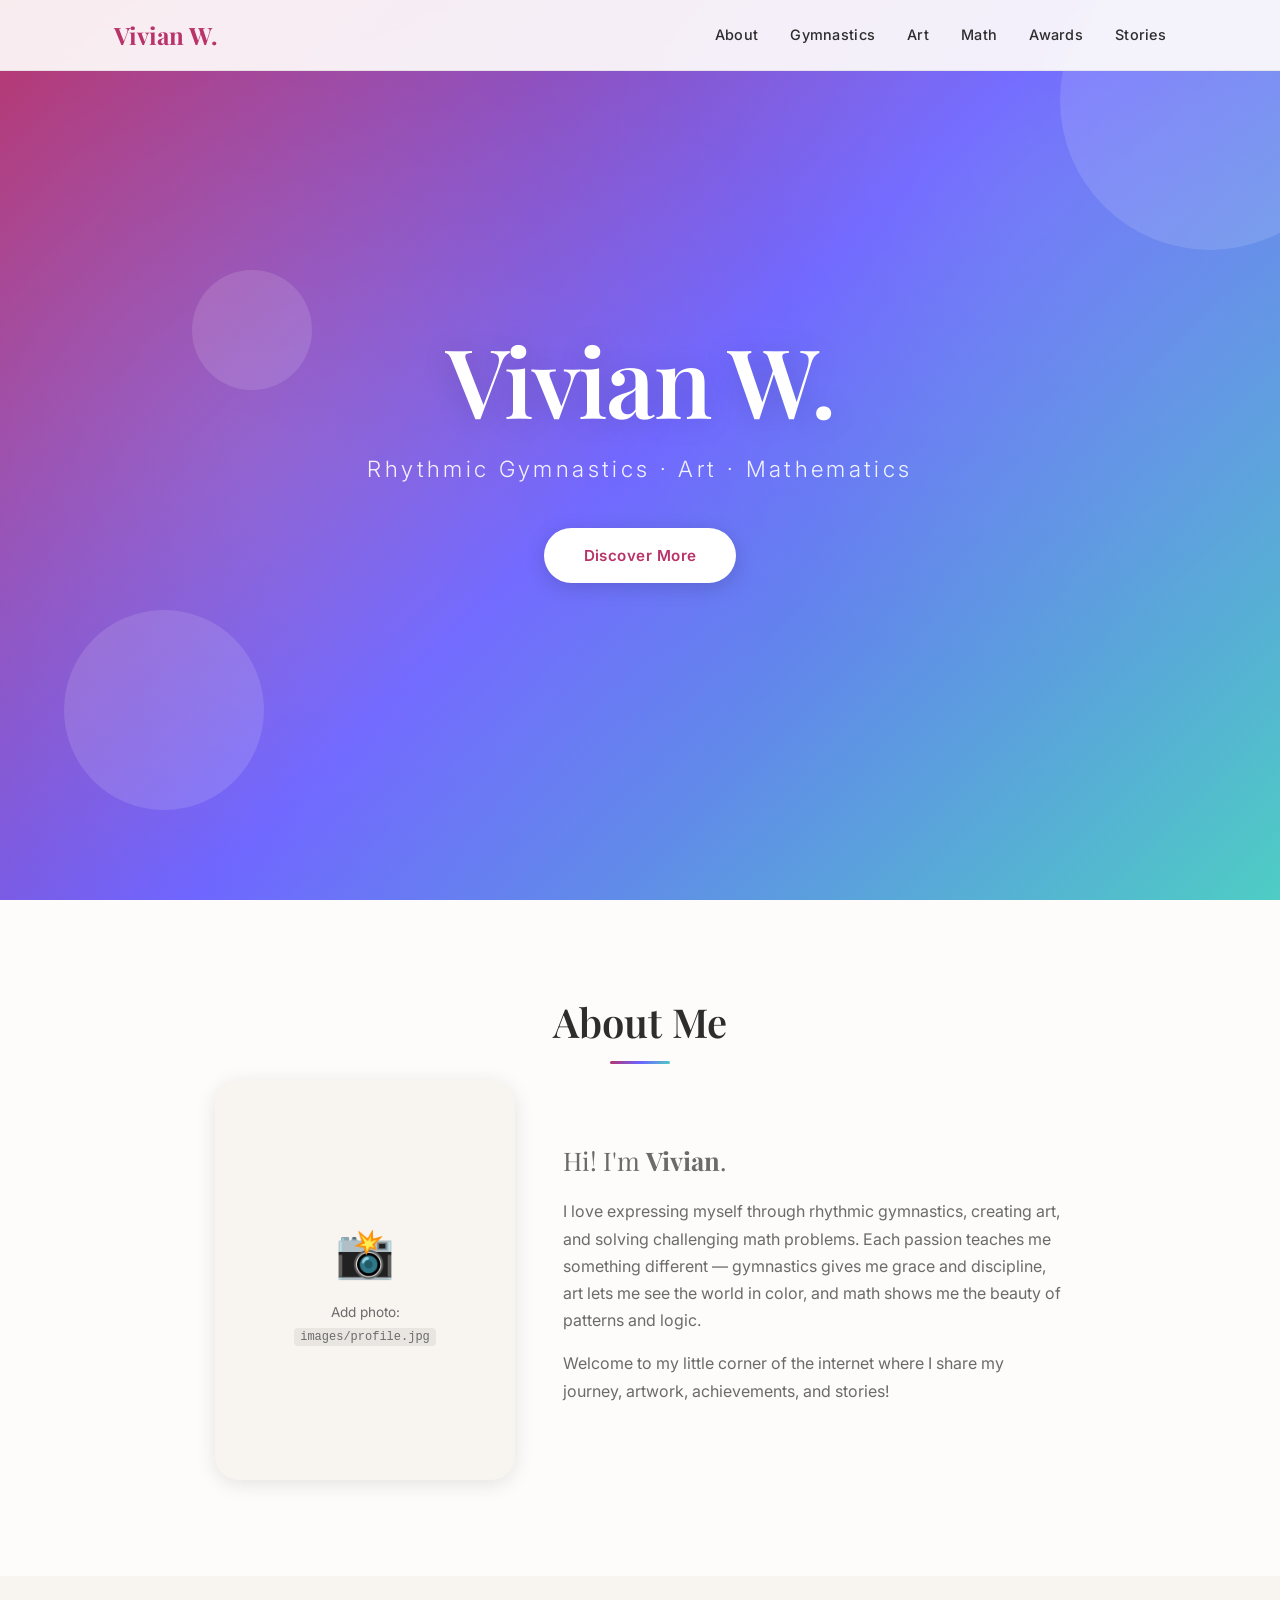
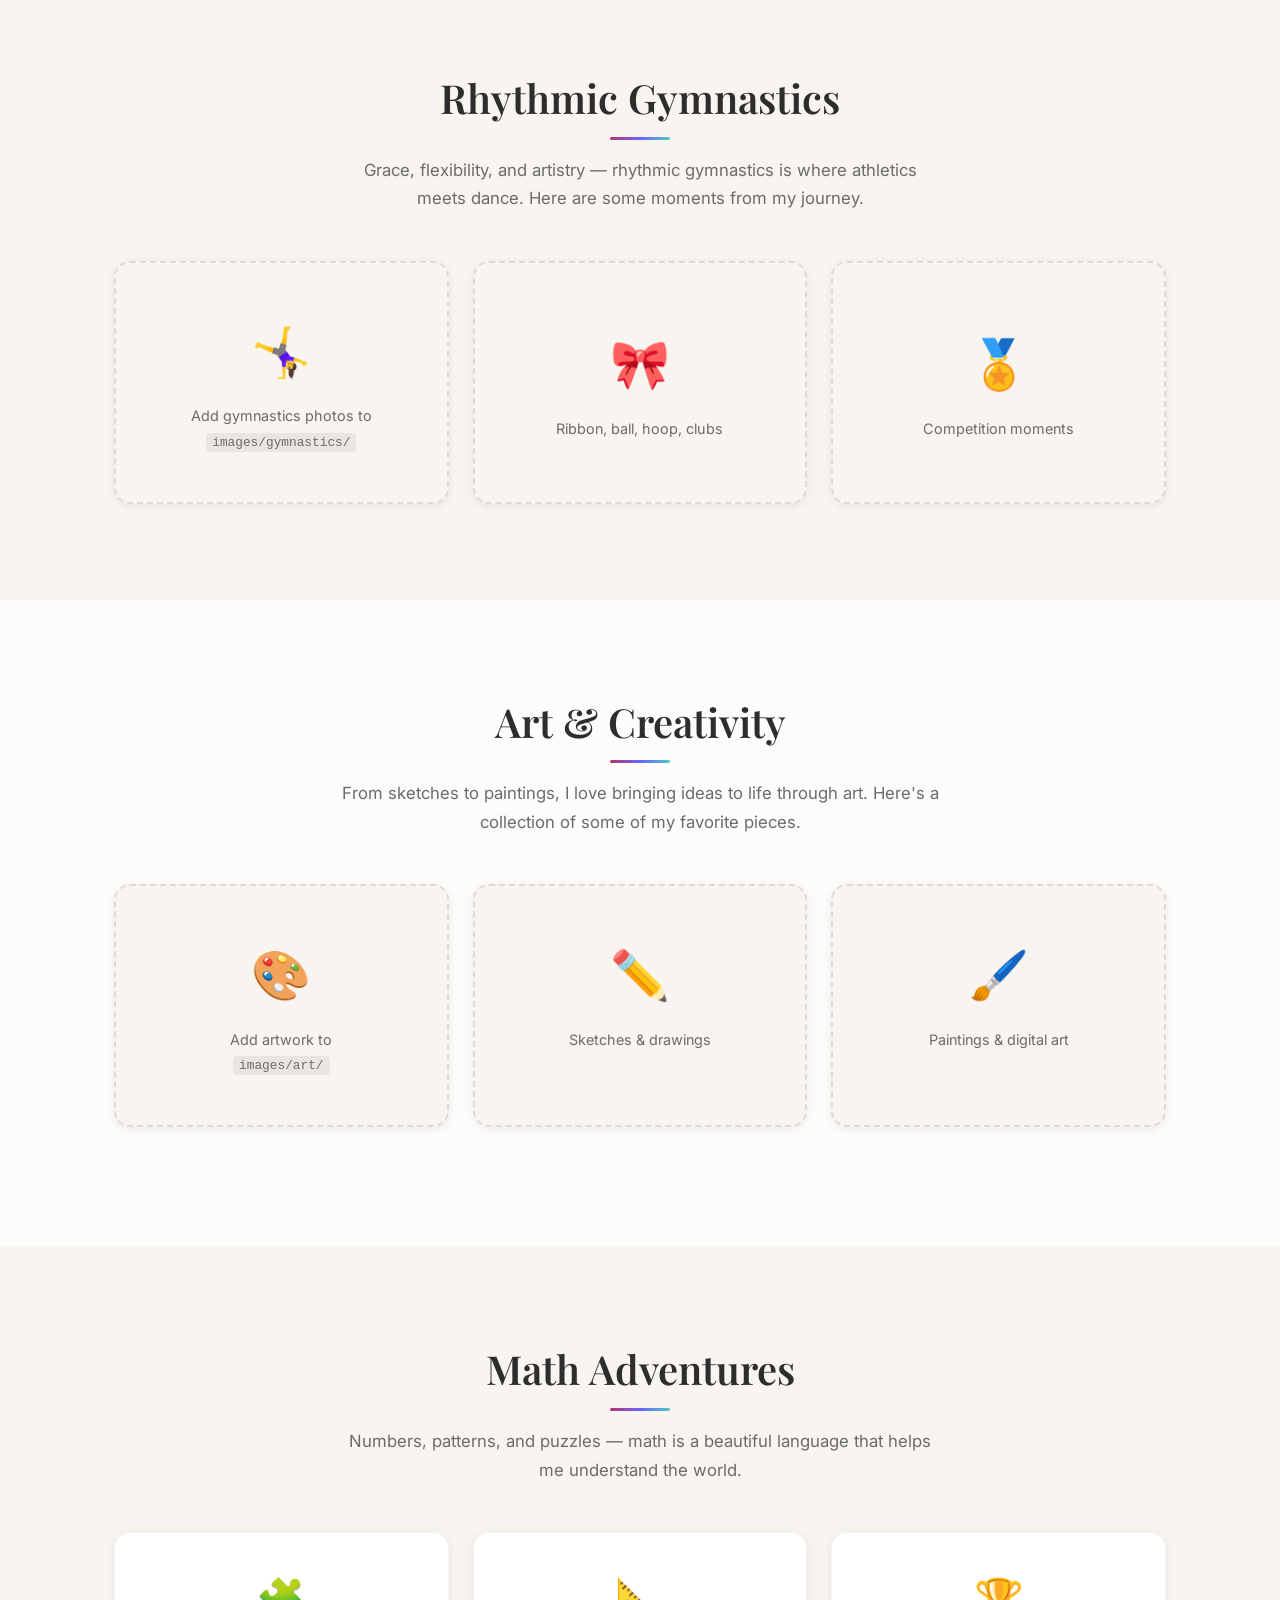
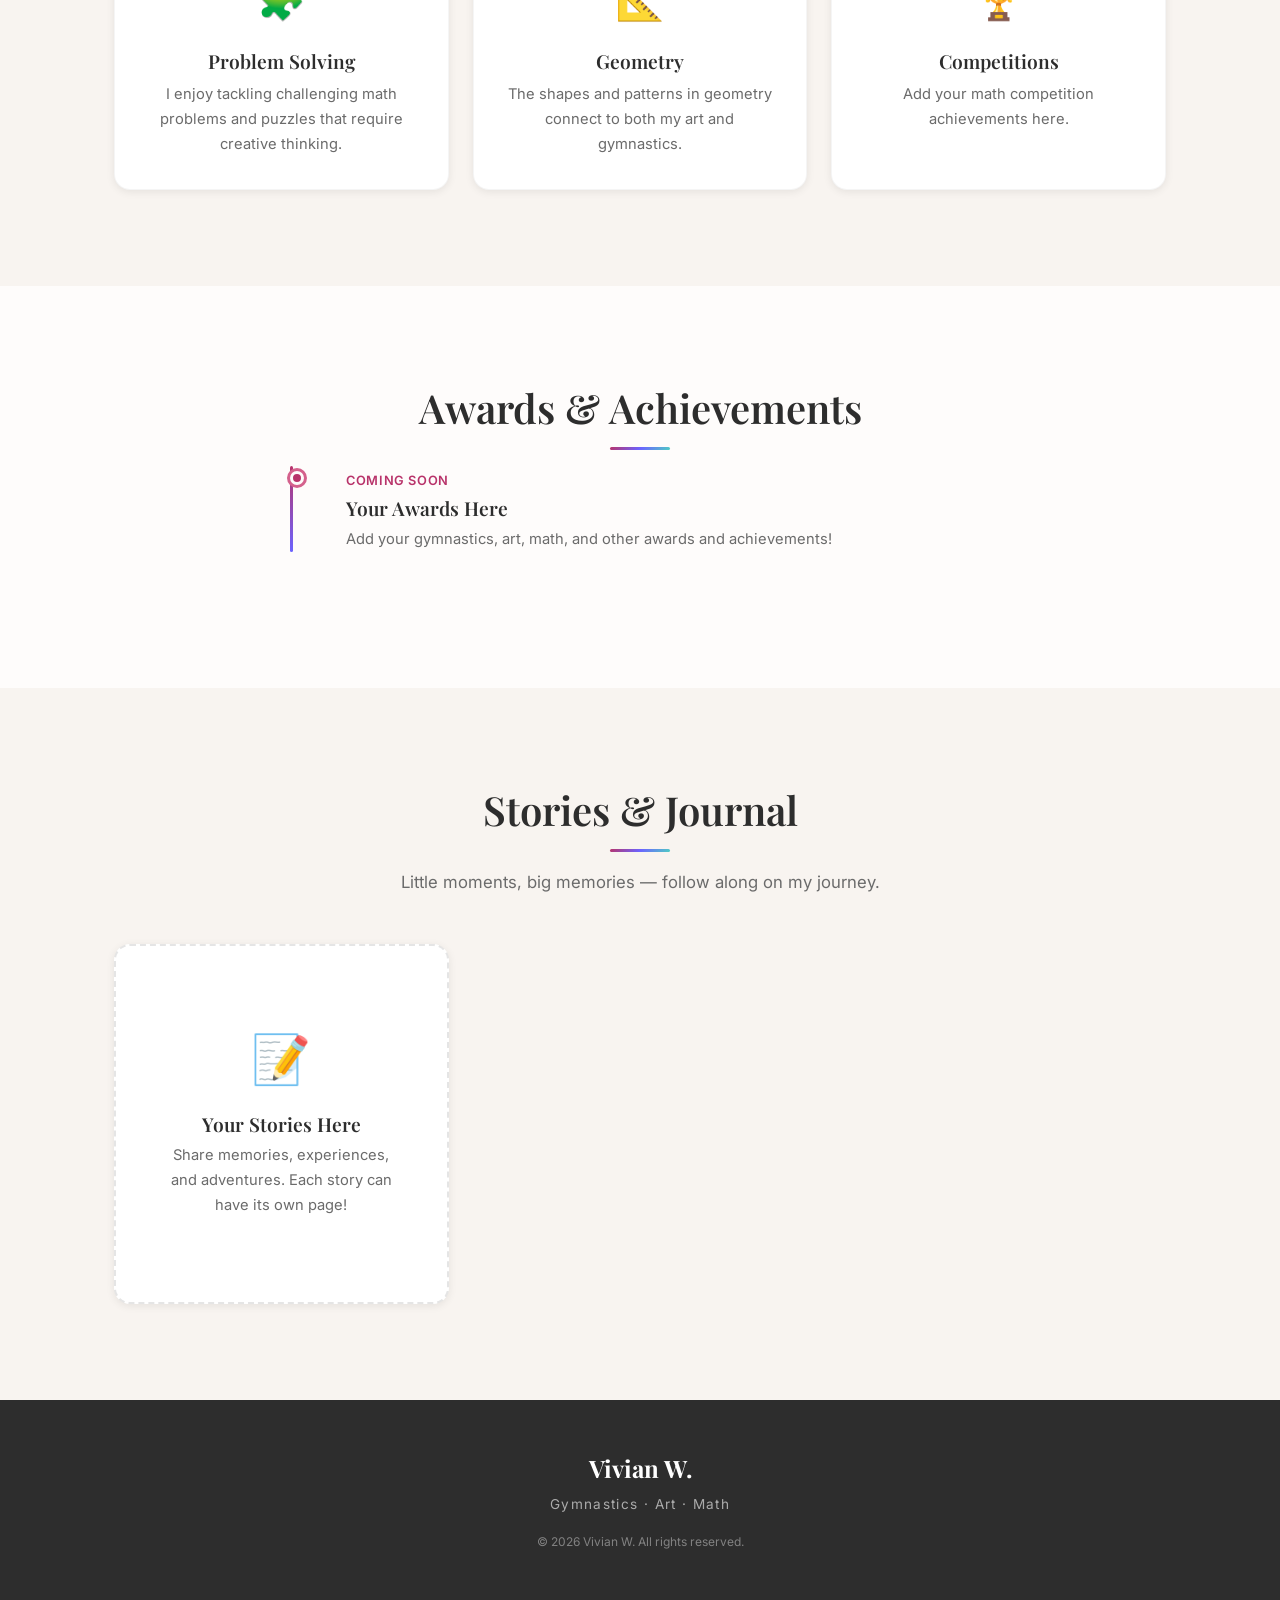
==== index.html @ 0f1d0649 "Initial website for Vivian W. — Gymnastics, Art & Math Single-page personal website with sections fo" ====
<!DOCTYPE html>
<html lang="en">
<head>
  <meta charset="UTF-8">
  <meta name="viewport" content="width=device-width, initial-scale=1.0">
  <title>Vivian W. — Gymnastics · Art · Math</title>
  <link rel="stylesheet" href="css/style.css">
  <link rel="preconnect" href="https://fonts.googleapis.com">
  <link rel="preconnect" href="https://fonts.gstatic.com" crossorigin>
  <link href="https://fonts.googleapis.com/css2?family=Playfair+Display:ital,wght@0,400;0,600;0,700;1,400&family=Inter:wght@300;400;500;600&display=swap" rel="stylesheet">
</head>
<body>

  <!-- ============================================================
       NAVIGATION
       ============================================================ -->
  <nav id="navbar">
    <div class="nav-container">
      <a href="#hero" class="nav-logo">Vivian W.</a>
      <button class="nav-toggle" aria-label="Toggle menu">
        <span></span><span></span><span></span>
      </button>
      <ul class="nav-links">
        <li><a href="#about">About</a></li>
        <li><a href="#gymnastics">Gymnastics</a></li>
        <li><a href="#art">Art</a></li>
        <li><a href="#math">Math</a></li>
        <li><a href="#awards">Awards</a></li>
        <li><a href="#stories">Stories</a></li>
      </ul>
    </div>
  </nav>

  <!-- ============================================================
       HERO SECTION
       To change the hero image, replace "images/hero.jpg"
       ============================================================ -->
  <section id="hero">
    <div class="hero-overlay"></div>
    <div class="hero-content">
      <h1 class="hero-title">Vivian W.</h1>
      <p class="hero-subtitle">Rhythmic Gymnastics · Art · Mathematics</p>
      <a href="#about" class="hero-btn">Discover More</a>
    </div>
    <!-- Decorative floating shapes -->
    <div class="hero-shapes">
      <div class="shape shape-1"></div>
      <div class="shape shape-2"></div>
      <div class="shape shape-3"></div>
    </div>
  </section>

  <!-- ============================================================
       ABOUT SECTION
       Edit the text below to update Vivian's bio.
       To change the profile photo, replace "images/profile.jpg"
       ============================================================ -->
  <section id="about" class="section">
    <div class="container">
      <h2 class="section-title">About Me</h2>
      <div class="about-grid">
        <div class="about-photo">
          <!-- Replace src with Vivian's photo -->
          <div class="photo-placeholder">
            <span>📸</span>
            <p>Add photo:<br><code>images/profile.jpg</code></p>
          </div>
          <!-- Uncomment the line below and remove the placeholder above once you add a photo -->
          <!-- <img src="images/profile.jpg" alt="Vivian W." /> -->
        </div>
        <div class="about-text">
          <!-- ✏️ EDIT BIO HERE -->
          <p class="about-intro">Hi! I'm <strong>Vivian</strong>.</p>
          <p>
            I love expressing myself through rhythmic gymnastics, creating art,
            and solving challenging math problems. Each passion teaches me
            something different — gymnastics gives me grace and discipline,
            art lets me see the world in color, and math shows me the beauty
            of patterns and logic.
          </p>
          <p>
            Welcome to my little corner of the internet where I share my
            journey, artwork, achievements, and stories!
          </p>
          <!-- END BIO -->
        </div>
      </div>
    </div>
  </section>

  <!-- ============================================================
       GYMNASTICS SECTION
       To add photos: place images in "images/gymnastics/" folder
       then add gallery items below following the template.
       ============================================================ -->
  <section id="gymnastics" class="section section-alt">
    <div class="container">
      <h2 class="section-title">Rhythmic Gymnastics</h2>
      <p class="section-intro">
        <!-- ✏️ EDIT GYMNASTICS INTRO HERE -->
        Grace, flexibility, and artistry — rhythmic gymnastics is where
        athletics meets dance. Here are some moments from my journey.
      </p>

      <div class="gallery" id="gymnastics-gallery">
        <!--
          ✏️ HOW TO ADD A GYMNASTICS PHOTO:
          1. Put your image in the "images/gymnastics/" folder
          2. Copy the template below and paste it here
          3. Update the src, alt, and caption

          TEMPLATE:
          <div class="gallery-item">
            <img src="images/gymnastics/YOUR_IMAGE.jpg" alt="Description" loading="lazy" />
            <div class="gallery-caption">
              <p>Your caption here</p>
            </div>
          </div>
        -->

        <!-- EXAMPLE (replace with real photos): -->
        <div class="gallery-item placeholder-card">
          <div class="placeholder-icon">🤸‍♀️</div>
          <p>Add gymnastics photos to<br><code>images/gymnastics/</code></p>
        </div>
        <div class="gallery-item placeholder-card">
          <div class="placeholder-icon">🎀</div>
          <p>Ribbon, ball, hoop, clubs</p>
        </div>
        <div class="gallery-item placeholder-card">
          <div class="placeholder-icon">🏅</div>
          <p>Competition moments</p>
        </div>
      </div>
    </div>
  </section>

  <!-- ============================================================
       ART SECTION
       To add artwork: place images in "images/art/" folder
       then add gallery items below following the template.
       ============================================================ -->
  <section id="art" class="section">
    <div class="container">
      <h2 class="section-title">Art & Creativity</h2>
      <p class="section-intro">
        <!-- ✏️ EDIT ART INTRO HERE -->
        From sketches to paintings, I love bringing ideas to life through art.
        Here's a collection of some of my favorite pieces.
      </p>

      <div class="gallery gallery-masonry" id="art-gallery">
        <!--
          ✏️ HOW TO ADD ARTWORK:
          1. Put your image in the "images/art/" folder
          2. Copy the template below and paste it here
          3. Update the src, alt, title, and medium

          TEMPLATE:
          <div class="gallery-item">
            <img src="images/art/YOUR_IMAGE.jpg" alt="Artwork title" loading="lazy" />
            <div class="gallery-caption">
              <h4>Artwork Title</h4>
              <p>Medium (e.g., Watercolor, Digital, Pencil)</p>
            </div>
          </div>
        -->

        <!-- EXAMPLE (replace with real artwork): -->
        <div class="gallery-item placeholder-card">
          <div class="placeholder-icon">🎨</div>
          <p>Add artwork to<br><code>images/art/</code></p>
        </div>
        <div class="gallery-item placeholder-card">
          <div class="placeholder-icon">✏️</div>
          <p>Sketches & drawings</p>
        </div>
        <div class="gallery-item placeholder-card">
          <div class="placeholder-icon">🖌️</div>
          <p>Paintings & digital art</p>
        </div>
      </div>
    </div>
  </section>

  <!-- ============================================================
       MATH SECTION
       Edit text below to showcase math achievements and interests.
       ============================================================ -->
  <section id="math" class="section section-alt">
    <div class="container">
      <h2 class="section-title">Math Adventures</h2>
      <p class="section-intro">
        <!-- ✏️ EDIT MATH INTRO HERE -->
        Numbers, patterns, and puzzles — math is a beautiful language
        that helps me understand the world.
      </p>

      <div class="math-grid">
        <!--
          ✏️ HOW TO ADD A MATH HIGHLIGHT:
          Copy the template below, paste it inside this div,
          and fill in your details.

          TEMPLATE:
          <div class="math-card">
            <div class="math-icon">🔢</div>
            <h3>Title</h3>
            <p>Description of achievement or interest</p>
          </div>
        -->

        <!-- EXAMPLES (replace with real content): -->
        <div class="math-card">
          <div class="math-icon">🧩</div>
          <h3>Problem Solving</h3>
          <p>I enjoy tackling challenging math problems and puzzles that require creative thinking.</p>
        </div>
        <div class="math-card">
          <div class="math-icon">📐</div>
          <h3>Geometry</h3>
          <p>The shapes and patterns in geometry connect to both my art and gymnastics.</p>
        </div>
        <div class="math-card">
          <div class="math-icon">🏆</div>
          <h3>Competitions</h3>
          <p>Add your math competition achievements here.</p>
        </div>

        <!-- Add images related to math here -->
        <!--
          <div class="math-card math-card-image">
            <img src="images/math/YOUR_IMAGE.jpg" alt="Description" loading="lazy" />
            <h3>Title</h3>
            <p>Description</p>
          </div>
        -->
      </div>
    </div>
  </section>

  <!-- ============================================================
       AWARDS SECTION
       Add awards and achievements below.
       Place award/certificate photos in "images/awards/" folder.
       ============================================================ -->
  <section id="awards" class="section">
    <div class="container">
      <h2 class="section-title">Awards & Achievements</h2>

      <div class="timeline" id="awards-timeline">
        <!--
          ✏️ HOW TO ADD AN AWARD:
          Copy the template below, paste it here, and fill in details.

          TEMPLATE:
          <div class="timeline-item">
            <div class="timeline-marker"></div>
            <div class="timeline-content">
              <span class="timeline-date">Month Year</span>
              <h3>Award Name</h3>
              <p>Description of the award or achievement.</p>
              <img src="images/awards/YOUR_IMAGE.jpg" alt="Award" loading="lazy" />
            </div>
          </div>
        -->

        <!-- EXAMPLES (replace with real awards): -->
        <div class="timeline-item">
          <div class="timeline-marker"></div>
          <div class="timeline-content">
            <span class="timeline-date">Coming Soon</span>
            <h3>Your Awards Here</h3>
            <p>Add your gymnastics, art, math, and other awards and achievements!</p>
          </div>
        </div>
      </div>
    </div>
  </section>

  <!-- ============================================================
       STORIES SECTION
       Add stories, blog posts, or journal entries below.
       ============================================================ -->
  <section id="stories" class="section section-alt">
    <div class="container">
      <h2 class="section-title">Stories & Journal</h2>
      <p class="section-intro">
        <!-- ✏️ EDIT STORIES INTRO HERE -->
        Little moments, big memories — follow along on my journey.
      </p>

      <div class="stories-grid" id="stories-grid">
        <!--
          ✏️ HOW TO ADD A STORY:
          Copy the template below, paste it here, and fill in details.
          For a story with its own page, see pages/story-template.html

          TEMPLATE:
          <article class="story-card">
            <img src="images/stories/YOUR_IMAGE.jpg" alt="Story title" loading="lazy" />
            <div class="story-body">
              <span class="story-date">Month Day, Year</span>
              <h3>Story Title</h3>
              <p>A short preview or summary of the story...</p>
              <a href="pages/your-story.html" class="story-link">Read more →</a>
            </div>
          </article>
        -->

        <!-- EXAMPLE (replace with real stories): -->
        <article class="story-card placeholder-card">
          <div class="story-body">
            <div class="placeholder-icon">📝</div>
            <h3>Your Stories Here</h3>
            <p>Share memories, experiences, and adventures. Each story can have its own page!</p>
          </div>
        </article>
      </div>
    </div>
  </section>

  <!-- ============================================================
       FOOTER
       ============================================================ -->
  <footer id="footer">
    <div class="container">
      <p class="footer-name">Vivian W.</p>
      <p class="footer-tagline">Gymnastics · Art · Math</p>
      <p class="footer-copy">&copy; <span id="current-year"></span> Vivian W. All rights reserved.</p>
    </div>
  </footer>

  <!-- Back to top button -->
  <button id="back-to-top" aria-label="Back to top">↑</button>

  <script src="js/main.js"></script>
</body>
</html>
---- css/style.css ----
/* ============================================================
   VIVIAN W. — PERSONAL WEBSITE STYLES

   TABLE OF CONTENTS:
   1. Variables & Reset
   2. Typography
   3. Navigation
   4. Hero Section
   5. About Section
   6. Gallery (Gymnastics & Art)
   7. Math Section
   8. Awards Timeline
   9. Stories Section
   10. Footer
   11. Utilities & Components
   12. Animations
   13. Responsive Design
   ============================================================ */

/* ============================================================
   1. VARIABLES & RESET
   Change these colors to customize the entire site theme.
   ============================================================ */
:root {
  /* Primary palette — soft elegant tones */
  --color-primary: #b8336a;       /* Rose pink */
  --color-primary-light: #d4618c;
  --color-primary-dark: #8c1d4e;
  --color-secondary: #6c63ff;     /* Soft purple */
  --color-accent: #f4a261;        /* Warm gold */

  /* Neutrals */
  --color-bg: #fefcfb;
  --color-bg-alt: #f8f4f0;
  --color-text: #2d2d2d;
  --color-text-light: #6b6b6b;
  --color-white: #ffffff;

  /* Gradients */
  --gradient-hero: linear-gradient(135deg, #b8336a 0%, #6c63ff 50%, #4ecdc4 100%);
  --gradient-card: linear-gradient(135deg, #ffecd2 0%, #fcb69f 100%);

  /* Spacing */
  --section-padding: 6rem 0;
  --container-width: 1100px;

  /* Shadows */
  --shadow-sm: 0 2px 8px rgba(0,0,0,0.08);
  --shadow-md: 0 4px 20px rgba(0,0,0,0.1);
  --shadow-lg: 0 8px 40px rgba(0,0,0,0.12);

  /* Borders */
  --radius-sm: 8px;
  --radius-md: 16px;
  --radius-lg: 24px;

  /* Transitions */
  --transition: 0.3s ease;
}

*,
*::before,
*::after {
  margin: 0;
  padding: 0;
  box-sizing: border-box;
}

html {
  scroll-behavior: smooth;
  scroll-padding-top: 80px;
}

body {
  font-family: 'Inter', -apple-system, BlinkMacSystemFont, sans-serif;
  color: var(--color-text);
  background: var(--color-bg);
  line-height: 1.7;
  overflow-x: hidden;
}

img {
  max-width: 100%;
  height: auto;
  display: block;
}

a {
  color: var(--color-primary);
  text-decoration: none;
  transition: var(--transition);
}

a:hover {
  color: var(--color-primary-dark);
}

/* ============================================================
   2. TYPOGRAPHY
   ============================================================ */
h1, h2, h3, h4 {
  font-family: 'Playfair Display', Georgia, serif;
  font-weight: 600;
  line-height: 1.3;
}

.section-title {
  font-size: 2.5rem;
  text-align: center;
  margin-bottom: 1rem;
  position: relative;
  color: var(--color-text);
}

.section-title::after {
  content: '';
  display: block;
  width: 60px;
  height: 3px;
  background: var(--gradient-hero);
  margin: 0.8rem auto 0;
  border-radius: 2px;
}

.section-intro {
  text-align: center;
  max-width: 600px;
  margin: 0 auto 3rem;
  color: var(--color-text-light);
  font-size: 1.05rem;
}

/* ============================================================
   3. NAVIGATION
   ============================================================ */
#navbar {
  position: fixed;
  top: 0;
  left: 0;
  right: 0;
  z-index: 1000;
  background: rgba(254, 252, 251, 0.92);
  backdrop-filter: blur(12px);
  -webkit-backdrop-filter: blur(12px);
  border-bottom: 1px solid rgba(0,0,0,0.06);
  transition: var(--transition);
}

#navbar.scrolled {
  box-shadow: var(--shadow-sm);
}

.nav-container {
  max-width: var(--container-width);
  margin: 0 auto;
  padding: 0 1.5rem;
  display: flex;
  align-items: center;
  justify-content: space-between;
  height: 70px;
}

.nav-logo {
  font-family: 'Playfair Display', serif;
  font-size: 1.5rem;
  font-weight: 700;
  color: var(--color-primary) !important;
}

.nav-links {
  display: flex;
  list-style: none;
  gap: 2rem;
}

.nav-links a {
  color: var(--color-text);
  font-size: 0.9rem;
  font-weight: 500;
  letter-spacing: 0.02em;
  position: relative;
  padding: 0.25rem 0;
}

.nav-links a::after {
  content: '';
  position: absolute;
  bottom: -2px;
  left: 0;
  width: 0;
  height: 2px;
  background: var(--color-primary);
  transition: var(--transition);
}

.nav-links a:hover::after,
.nav-links a.active::after {
  width: 100%;
}

/* Mobile menu toggle */
.nav-toggle {
  display: none;
  flex-direction: column;
  gap: 5px;
  background: none;
  border: none;
  cursor: pointer;
  padding: 4px;
}

.nav-toggle span {
  width: 24px;
  height: 2px;
  background: var(--color-text);
  transition: var(--transition);
  border-radius: 1px;
}

/* ============================================================
   4. HERO SECTION
   ============================================================ */
#hero {
  min-height: 100vh;
  display: flex;
  align-items: center;
  justify-content: center;
  position: relative;
  background: var(--gradient-hero);
  overflow: hidden;
}

.hero-overlay {
  position: absolute;
  inset: 0;
  background:
    radial-gradient(circle at 20% 50%, rgba(255,255,255,0.1) 0%, transparent 50%),
    radial-gradient(circle at 80% 20%, rgba(255,255,255,0.08) 0%, transparent 40%);
}

.hero-content {
  text-align: center;
  z-index: 2;
  padding: 2rem;
}

.hero-title {
  font-size: clamp(3rem, 8vw, 6rem);
  color: var(--color-white);
  margin-bottom: 0.5rem;
  letter-spacing: -0.02em;
  text-shadow: 0 2px 30px rgba(0,0,0,0.15);
  animation: fadeInUp 1s ease-out;
}

.hero-subtitle {
  font-size: clamp(1rem, 2.5vw, 1.4rem);
  color: rgba(255,255,255,0.9);
  font-weight: 300;
  letter-spacing: 0.15em;
  margin-bottom: 2.5rem;
  animation: fadeInUp 1s ease-out 0.2s both;
}

.hero-btn {
  display: inline-block;
  padding: 0.9rem 2.5rem;
  background: var(--color-white);
  color: var(--color-primary) !important;
  border-radius: 50px;
  font-weight: 600;
  font-size: 0.95rem;
  letter-spacing: 0.03em;
  box-shadow: 0 4px 20px rgba(0,0,0,0.15);
  transition: var(--transition);
  animation: fadeInUp 1s ease-out 0.4s both;
}

.hero-btn:hover {
  transform: translateY(-2px);
  box-shadow: 0 6px 30px rgba(0,0,0,0.2);
}

/* Floating decorative shapes */
.hero-shapes {
  position: absolute;
  inset: 0;
  z-index: 1;
  pointer-events: none;
}

.shape {
  position: absolute;
  border-radius: 50%;
  opacity: 0.12;
  background: white;
}

.shape-1 {
  width: 300px;
  height: 300px;
  top: -50px;
  right: -80px;
  animation: float 8s ease-in-out infinite;
}

.shape-2 {
  width: 200px;
  height: 200px;
  bottom: 10%;
  left: 5%;
  animation: float 6s ease-in-out infinite 1s;
}

.shape-3 {
  width: 120px;
  height: 120px;
  top: 30%;
  left: 15%;
  animation: float 7s ease-in-out infinite 2s;
}

/* ============================================================
   5. ABOUT SECTION
   ============================================================ */
.about-grid {
  display: grid;
  grid-template-columns: 300px 1fr;
  gap: 3rem;
  align-items: center;
  max-width: 850px;
  margin: 0 auto;
}

.about-photo img,
.about-photo .photo-placeholder {
  border-radius: var(--radius-lg);
  box-shadow: var(--shadow-md);
  width: 100%;
  aspect-ratio: 3 / 4;
  object-fit: cover;
}

.photo-placeholder {
  background: var(--color-bg-alt);
  display: flex;
  flex-direction: column;
  align-items: center;
  justify-content: center;
  gap: 0.5rem;
  color: var(--color-text-light);
  font-size: 0.85rem;
  text-align: center;
}

.photo-placeholder span {
  font-size: 3rem;
}

.photo-placeholder code {
  background: rgba(0,0,0,0.06);
  padding: 2px 6px;
  border-radius: 4px;
  font-size: 0.75rem;
}

.about-intro {
  font-family: 'Playfair Display', serif;
  font-size: 1.6rem;
  margin-bottom: 1rem;
  color: var(--color-primary);
}

.about-text p {
  margin-bottom: 1rem;
  color: var(--color-text-light);
}

/* ============================================================
   6. GALLERY (Gymnastics & Art)
   ============================================================ */
.gallery {
  display: grid;
  grid-template-columns: repeat(auto-fill, minmax(280px, 1fr));
  gap: 1.5rem;
}

.gallery-item {
  border-radius: var(--radius-md);
  overflow: hidden;
  position: relative;
  box-shadow: var(--shadow-sm);
  transition: var(--transition);
  background: var(--color-white);
}

.gallery-item:hover {
  transform: translateY(-4px);
  box-shadow: var(--shadow-lg);
}

.gallery-item img {
  width: 100%;
  aspect-ratio: 4 / 3;
  object-fit: cover;
  transition: var(--transition);
}

.gallery-item:hover img {
  transform: scale(1.03);
}

.gallery-caption {
  padding: 1rem 1.2rem;
}

.gallery-caption h4 {
  font-size: 1rem;
  margin-bottom: 0.25rem;
}

.gallery-caption p {
  font-size: 0.85rem;
  color: var(--color-text-light);
}

/* Masonry variation for art */
.gallery-masonry {
  columns: 3;
  column-gap: 1.5rem;
}

.gallery-masonry .gallery-item {
  break-inside: avoid;
  margin-bottom: 1.5rem;
  display: inline-block;
  width: 100%;
}

.gallery-masonry .gallery-item img {
  aspect-ratio: unset;
}

/* Placeholder cards */
.placeholder-card {
  display: flex;
  flex-direction: column;
  align-items: center;
  justify-content: center;
  padding: 3rem 1.5rem;
  text-align: center;
  background: var(--color-bg-alt);
  border: 2px dashed rgba(0,0,0,0.1);
  min-height: 220px;
}

.placeholder-icon {
  font-size: 3rem;
  margin-bottom: 0.75rem;
}

.placeholder-card p {
  color: var(--color-text-light);
  font-size: 0.9rem;
}

.placeholder-card code {
  background: rgba(0,0,0,0.06);
  padding: 2px 6px;
  border-radius: 4px;
  font-size: 0.8rem;
}

/* ============================================================
   7. MATH SECTION
   ============================================================ */
.math-grid {
  display: grid;
  grid-template-columns: repeat(auto-fill, minmax(280px, 1fr));
  gap: 1.5rem;
}

.math-card {
  background: var(--color-white);
  padding: 2rem;
  border-radius: var(--radius-md);
  box-shadow: var(--shadow-sm);
  text-align: center;
  transition: var(--transition);
  border: 1px solid rgba(0,0,0,0.04);
}

.math-card:hover {
  transform: translateY(-4px);
  box-shadow: var(--shadow-md);
  border-color: var(--color-primary-light);
}

.math-icon {
  font-size: 2.5rem;
  margin-bottom: 1rem;
}

.math-card h3 {
  font-size: 1.2rem;
  margin-bottom: 0.5rem;
}

.math-card p {
  color: var(--color-text-light);
  font-size: 0.92rem;
}

.math-card-image img {
  border-radius: var(--radius-sm);
  margin-bottom: 1rem;
}

/* ============================================================
   8. AWARDS TIMELINE
   ============================================================ */
.timeline {
  position: relative;
  max-width: 700px;
  margin: 0 auto;
  padding-left: 2rem;
}

.timeline::before {
  content: '';
  position: absolute;
  left: 0;
  top: 0;
  bottom: 0;
  width: 3px;
  background: linear-gradient(to bottom, var(--color-primary), var(--color-secondary));
  border-radius: 2px;
}

.timeline-item {
  position: relative;
  margin-bottom: 2.5rem;
  padding-left: 1.5rem;
}

.timeline-marker {
  position: absolute;
  left: -2rem;
  top: 0.3rem;
  width: 14px;
  height: 14px;
  border-radius: 50%;
  background: var(--color-primary);
  border: 3px solid var(--color-bg);
  box-shadow: 0 0 0 3px var(--color-primary-light);
}

.timeline-date {
  display: inline-block;
  font-size: 0.8rem;
  font-weight: 600;
  color: var(--color-primary);
  text-transform: uppercase;
  letter-spacing: 0.05em;
  margin-bottom: 0.25rem;
}

.timeline-content h3 {
  font-size: 1.2rem;
  margin-bottom: 0.4rem;
}

.timeline-content p {
  color: var(--color-text-light);
  font-size: 0.92rem;
  margin-bottom: 0.75rem;
}

.timeline-content img {
  border-radius: var(--radius-sm);
  max-width: 400px;
  box-shadow: var(--shadow-sm);
}

/* ============================================================
   9. STORIES SECTION
   ============================================================ */
.stories-grid {
  display: grid;
  grid-template-columns: repeat(auto-fill, minmax(320px, 1fr));
  gap: 1.5rem;
}

.story-card {
  background: var(--color-white);
  border-radius: var(--radius-md);
  overflow: hidden;
  box-shadow: var(--shadow-sm);
  transition: var(--transition);
}

.story-card:hover {
  transform: translateY(-4px);
  box-shadow: var(--shadow-md);
}

.story-card img {
  width: 100%;
  aspect-ratio: 16 / 9;
  object-fit: cover;
}

.story-body {
  padding: 1.5rem;
}

.story-date {
  font-size: 0.8rem;
  color: var(--color-primary);
  font-weight: 500;
  text-transform: uppercase;
  letter-spacing: 0.03em;
}

.story-body h3 {
  font-size: 1.2rem;
  margin: 0.4rem 0;
}

.story-body p {
  color: var(--color-text-light);
  font-size: 0.92rem;
  margin-bottom: 0.75rem;
}

.story-link {
  font-weight: 600;
  font-size: 0.9rem;
}

/* ============================================================
   10. FOOTER
   ============================================================ */
#footer {
  background: var(--color-text);
  color: var(--color-white);
  text-align: center;
  padding: 3rem 1.5rem;
}

.footer-name {
  font-family: 'Playfair Display', serif;
  font-size: 1.5rem;
  font-weight: 700;
  margin-bottom: 0.25rem;
}

.footer-tagline {
  font-size: 0.85rem;
  opacity: 0.6;
  letter-spacing: 0.1em;
  margin-bottom: 1rem;
}

.footer-copy {
  font-size: 0.75rem;
  opacity: 0.4;
}

/* ============================================================
   11. UTILITIES & COMPONENTS
   ============================================================ */
.container {
  max-width: var(--container-width);
  margin: 0 auto;
  padding: 0 1.5rem;
}

.section {
  padding: var(--section-padding);
}

.section-alt {
  background: var(--color-bg-alt);
}

/* Back to top */
#back-to-top {
  position: fixed;
  bottom: 2rem;
  right: 2rem;
  width: 44px;
  height: 44px;
  background: var(--color-primary);
  color: white;
  border: none;
  border-radius: 50%;
  font-size: 1.2rem;
  cursor: pointer;
  box-shadow: var(--shadow-md);
  opacity: 0;
  visibility: hidden;
  transform: translateY(10px);
  transition: var(--transition);
  z-index: 999;
}

#back-to-top.visible {
  opacity: 1;
  visibility: visible;
  transform: translateY(0);
}

#back-to-top:hover {
  background: var(--color-primary-dark);
  transform: translateY(-2px);
}

/* ============================================================
   12. ANIMATIONS
   ============================================================ */
@keyframes fadeInUp {
  from {
    opacity: 0;
    transform: translateY(30px);
  }
  to {
    opacity: 1;
    transform: translateY(0);
  }
}

@keyframes float {
  0%, 100% { transform: translateY(0) rotate(0deg); }
  33% { transform: translateY(-15px) rotate(2deg); }
  66% { transform: translateY(10px) rotate(-1deg); }
}

/* Scroll reveal */
.reveal {
  opacity: 0;
  transform: translateY(30px);
  transition: opacity 0.6s ease-out, transform 0.6s ease-out;
}

.reveal.visible {
  opacity: 1;
  transform: translateY(0);
}

/* ============================================================
   13. RESPONSIVE DESIGN
   ============================================================ */
@media (max-width: 768px) {
  :root {
    --section-padding: 4rem 0;
  }

  .section-title {
    font-size: 2rem;
  }

  /* Navigation mobile */
  .nav-toggle {
    display: flex;
  }

  .nav-links {
    position: fixed;
    top: 70px;
    left: 0;
    right: 0;
    background: var(--color-white);
    flex-direction: column;
    align-items: center;
    padding: 2rem 0;
    gap: 1.5rem;
    box-shadow: var(--shadow-md);
    transform: translateY(-120%);
    transition: var(--transition);
  }

  .nav-links.open {
    transform: translateY(0);
  }

  /* About */
  .about-grid {
    grid-template-columns: 1fr;
    text-align: center;
  }

  .about-photo {
    max-width: 250px;
    margin: 0 auto;
  }

  /* Gallery */
  .gallery {
    grid-template-columns: 1fr 1fr;
  }

  .gallery-masonry {
    columns: 2;
  }

  /* Stories */
  .stories-grid {
    grid-template-columns: 1fr;
  }
}

@media (max-width: 480px) {
  .hero-title {
    font-size: 2.5rem;
  }

  .gallery {
    grid-template-columns: 1fr;
  }

  .gallery-masonry {
    columns: 1;
  }

  .math-grid {
    grid-template-columns: 1fr;
  }
}
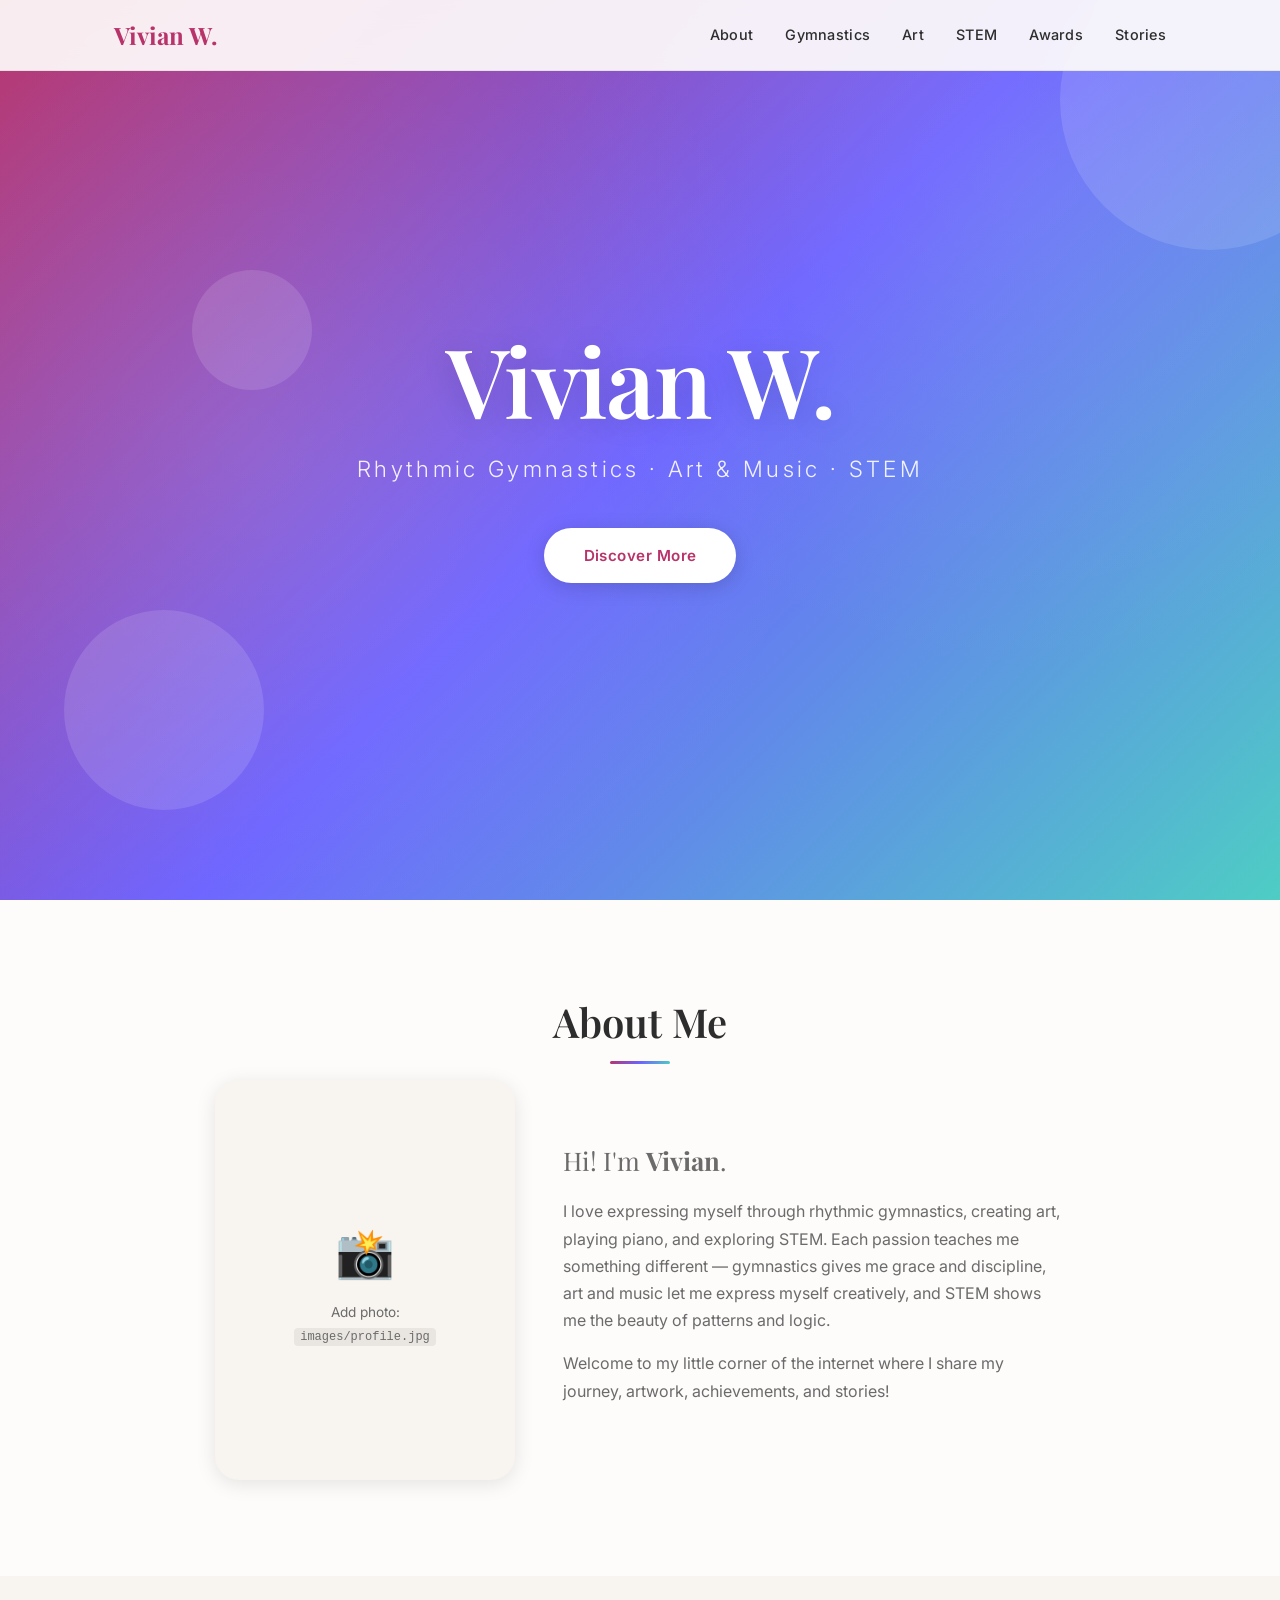
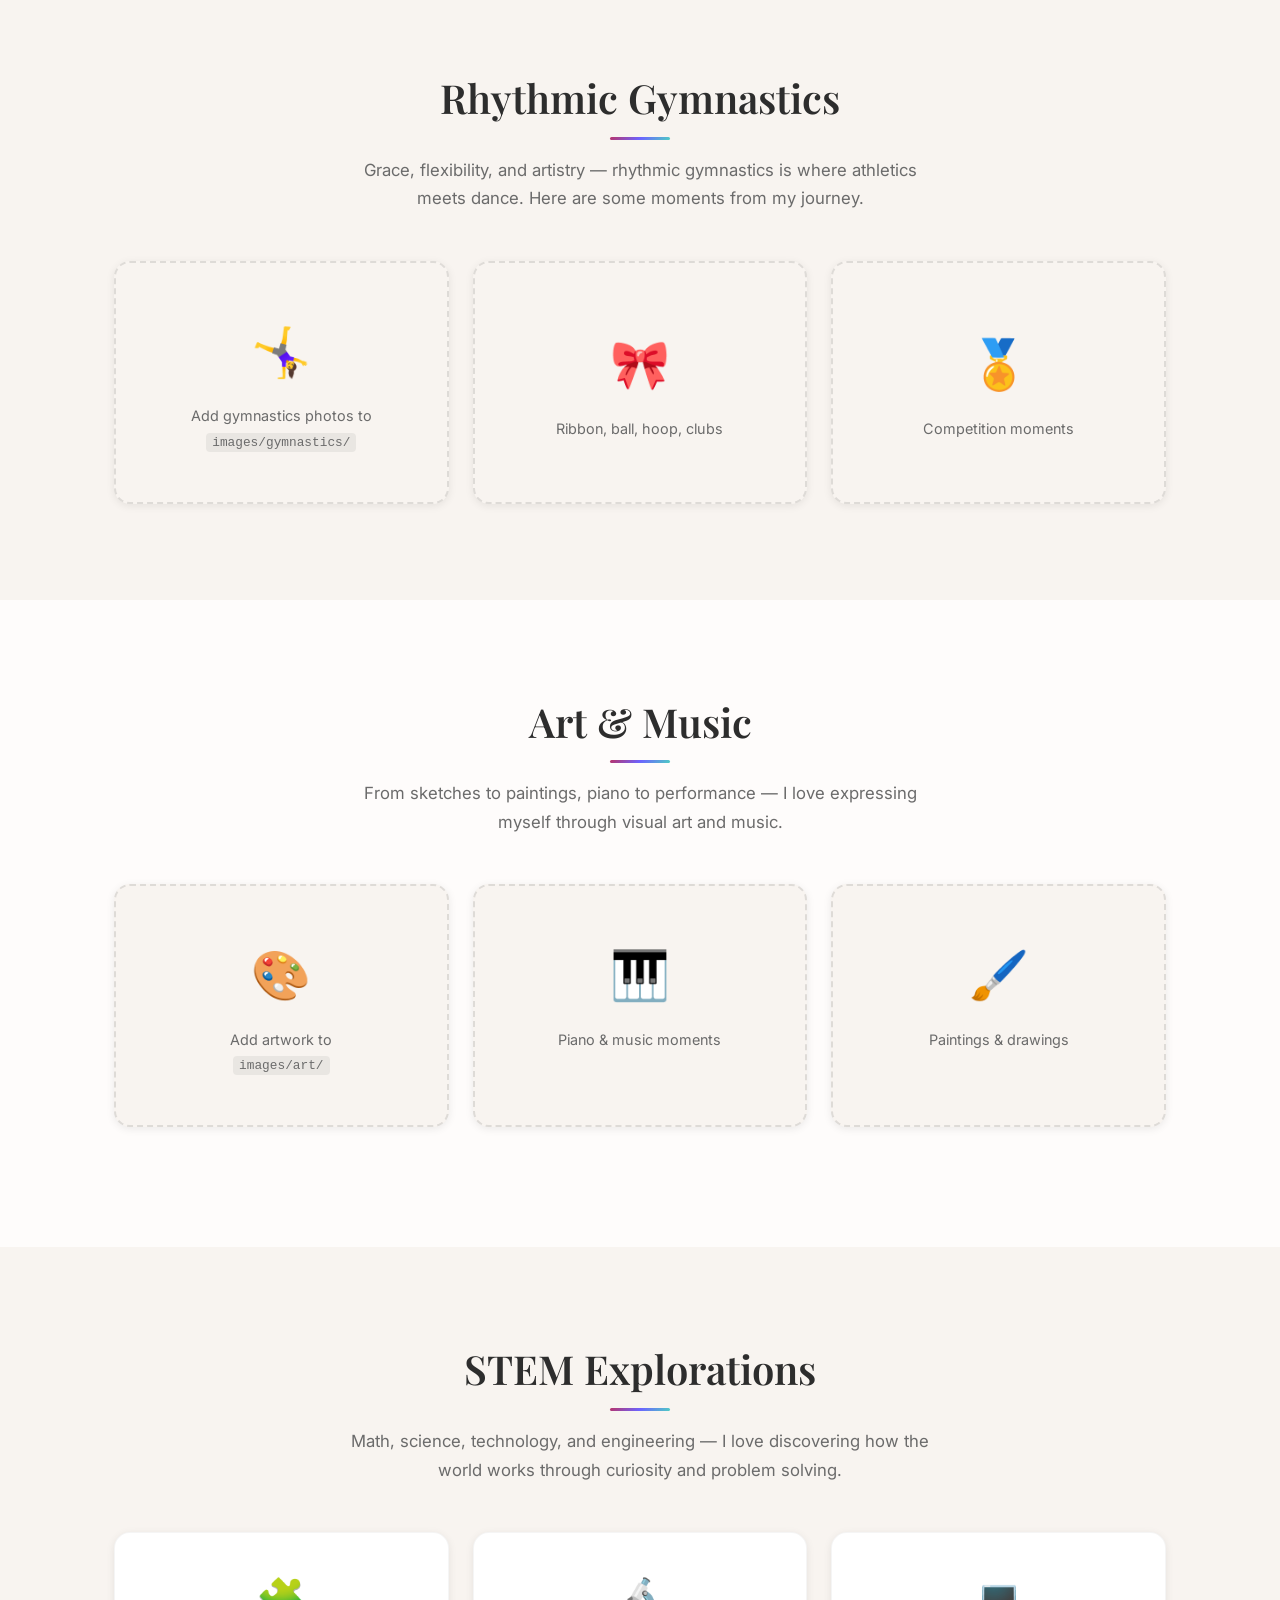
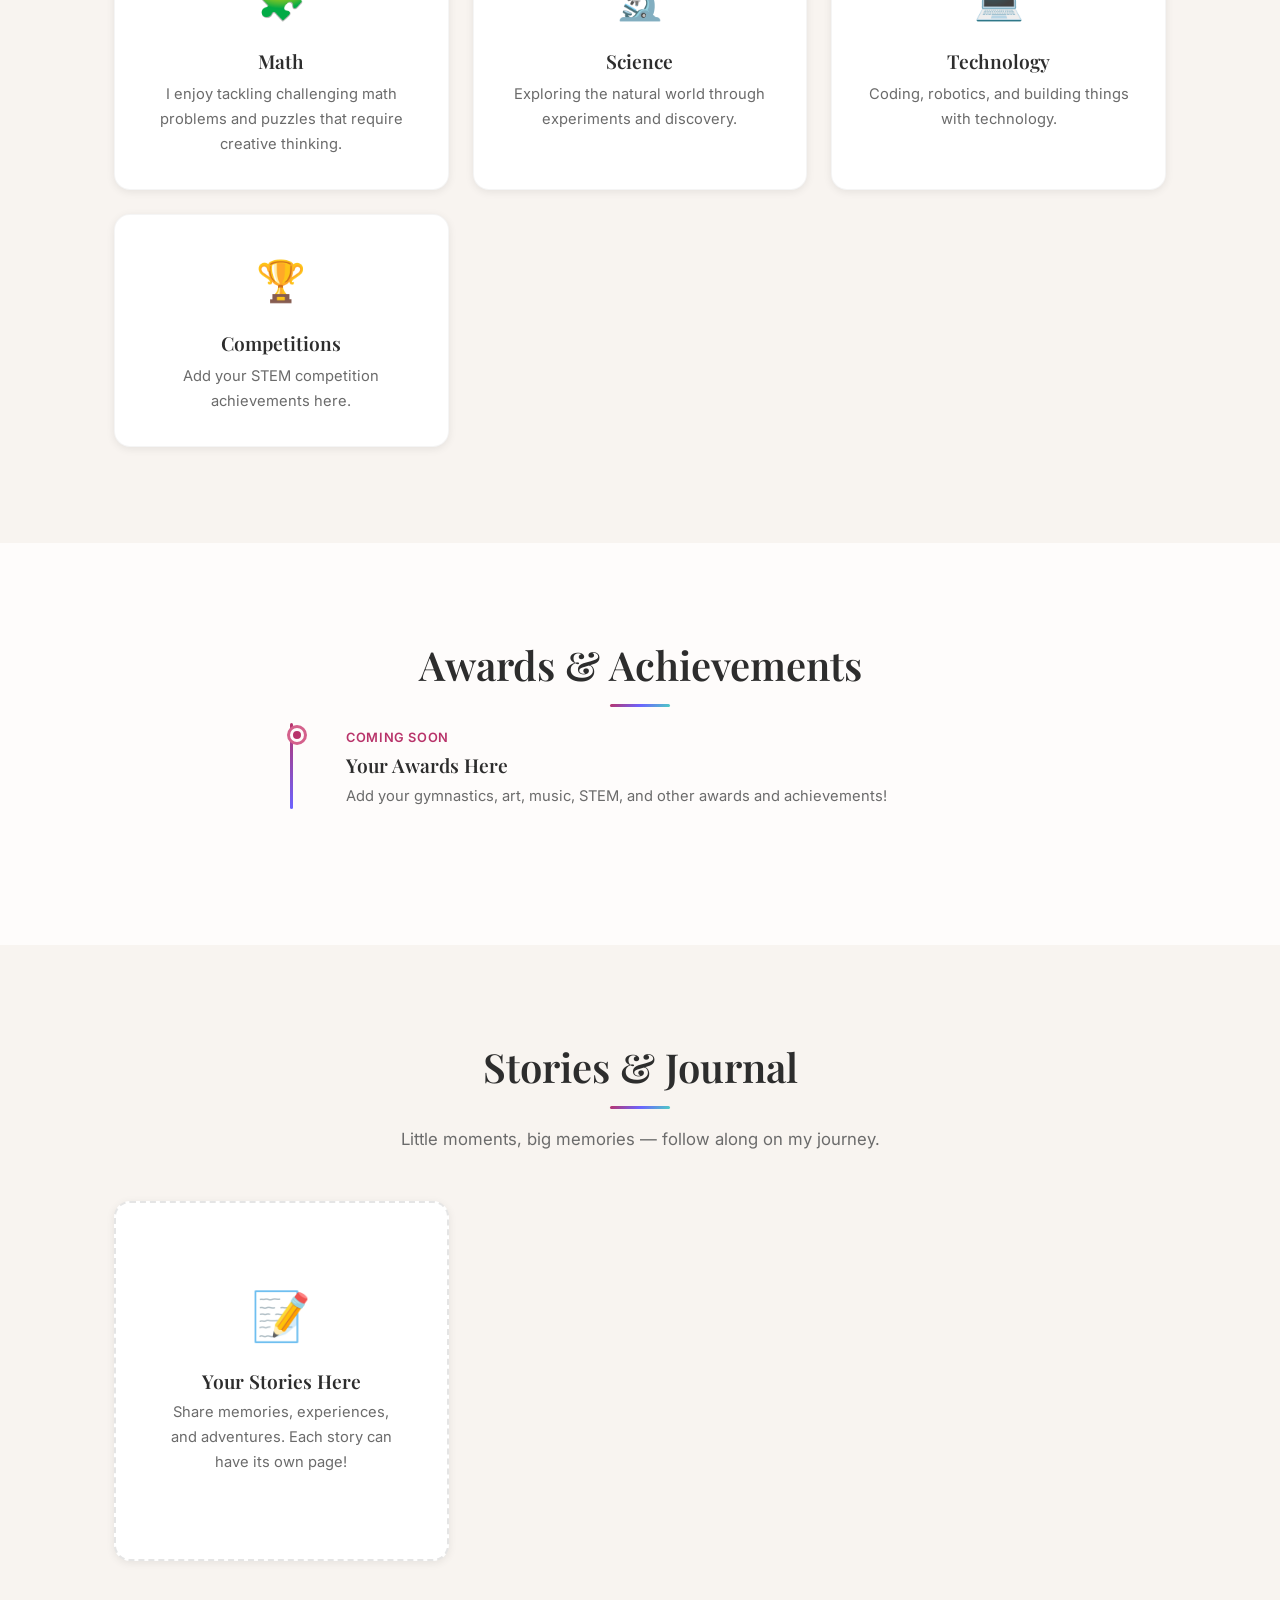
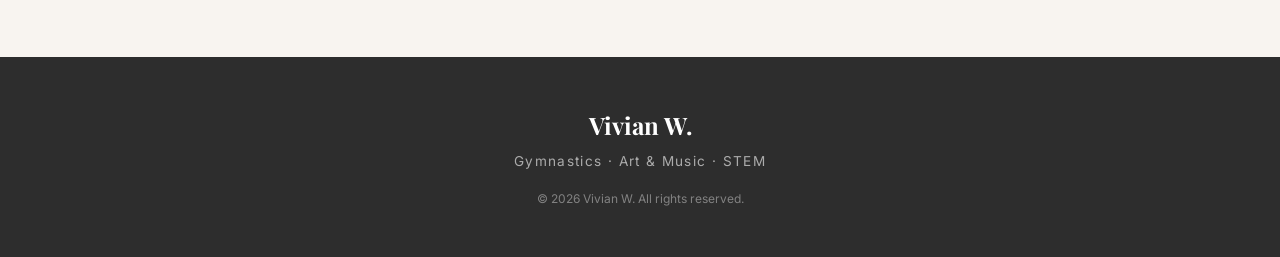
==== commit 4fe1120e: "Rename Math to STEM, broaden Art to include Music - Math section → STEM Explorations (math, science," ====
--- a/index.html
+++ b/index.html
@@ -3,7 +3,7 @@
 <head>
   <meta charset="UTF-8">
   <meta name="viewport" content="width=device-width, initial-scale=1.0">
-  <title>Vivian W. — Gymnastics · Art · Math</title>
+  <title>Vivian W. — Gymnastics · Art · STEM</title>
   <link rel="stylesheet" href="css/style.css">
   <link rel="preconnect" href="https://fonts.googleapis.com">
   <link rel="preconnect" href="https://fonts.gstatic.com" crossorigin>
@@ -24,7 +24,7 @@
         <li><a href="#about">About</a></li>
         <li><a href="#gymnastics">Gymnastics</a></li>
         <li><a href="#art">Art</a></li>
-        <li><a href="#math">Math</a></li>
+        <li><a href="#stem">STEM</a></li>
         <li><a href="#awards">Awards</a></li>
         <li><a href="#stories">Stories</a></li>
       </ul>
@@ -39,7 +39,7 @@
     <div class="hero-overlay"></div>
     <div class="hero-content">
       <h1 class="hero-title">Vivian W.</h1>
-      <p class="hero-subtitle">Rhythmic Gymnastics · Art · Mathematics</p>
+      <p class="hero-subtitle">Rhythmic Gymnastics · Art & Music · STEM</p>
       <a href="#about" class="hero-btn">Discover More</a>
     </div>
     <!-- Decorative floating shapes -->
@@ -73,10 +73,10 @@
           <p class="about-intro">Hi! I'm <strong>Vivian</strong>.</p>
           <p>
             I love expressing myself through rhythmic gymnastics, creating art,
-            and solving challenging math problems. Each passion teaches me
+            playing piano, and exploring STEM. Each passion teaches me
             something different — gymnastics gives me grace and discipline,
-            art lets me see the world in color, and math shows me the beauty
-            of patterns and logic.
+            art and music let me express myself creatively, and STEM shows me
+            the beauty of patterns and logic.
           </p>
           <p>
             Welcome to my little corner of the internet where I share my
@@ -136,23 +136,24 @@
   </section>
 
   <!-- ============================================================
-       ART SECTION
+       ART & MUSIC SECTION
        To add artwork: place images in "images/art/" folder
+       To add music photos/videos: place in "images/music/" folder
        then add gallery items below following the template.
        ============================================================ -->
   <section id="art" class="section">
     <div class="container">
-      <h2 class="section-title">Art & Creativity</h2>
+      <h2 class="section-title">Art & Music</h2>
       <p class="section-intro">
-        <!-- ✏️ EDIT ART INTRO HERE -->
-        From sketches to paintings, I love bringing ideas to life through art.
-        Here's a collection of some of my favorite pieces.
+        <!-- ✏️ EDIT ART & MUSIC INTRO HERE -->
+        From sketches to paintings, piano to performance — I love expressing
+        myself through visual art and music.
       </p>
 
       <div class="gallery gallery-masonry" id="art-gallery">
         <!--
-          ✏️ HOW TO ADD ARTWORK:
-          1. Put your image in the "images/art/" folder
+          ✏️ HOW TO ADD ARTWORK OR MUSIC PHOTOS:
+          1. Put your image in "images/art/" or "images/music/" folder
           2. Copy the template below and paste it here
           3. Update the src, alt, title, and medium
 
@@ -161,7 +162,7 @@
             <img src="images/art/YOUR_IMAGE.jpg" alt="Artwork title" loading="lazy" />
             <div class="gallery-caption">
               <h4>Artwork Title</h4>
-              <p>Medium (e.g., Watercolor, Digital, Pencil)</p>
+              <p>Medium (e.g., Watercolor, Digital, Pencil, Piano)</p>
             </div>
           </div>
         -->
@@ -172,33 +173,34 @@
           <p>Add artwork to<br><code>images/art/</code></p>
         </div>
         <div class="gallery-item placeholder-card">
-          <div class="placeholder-icon">✏️</div>
-          <p>Sketches & drawings</p>
+          <div class="placeholder-icon">🎹</div>
+          <p>Piano & music moments</p>
         </div>
         <div class="gallery-item placeholder-card">
           <div class="placeholder-icon">🖌️</div>
-          <p>Paintings & digital art</p>
-        </div>
-      </div>
-    </div>
-  </section>
-
-  <!-- ============================================================
-       MATH SECTION
-       Edit text below to showcase math achievements and interests.
-       ============================================================ -->
-  <section id="math" class="section section-alt">
-    <div class="container">
-      <h2 class="section-title">Math Adventures</h2>
+          <p>Paintings & drawings</p>
+        </div>
+      </div>
+    </div>
+  </section>
+
+  <!-- ============================================================
+       STEM SECTION
+       Edit text below to showcase STEM achievements and interests.
+       Covers math, science, technology, engineering, and coding.
+       ============================================================ -->
+  <section id="stem" class="section section-alt">
+    <div class="container">
+      <h2 class="section-title">STEM Explorations</h2>
       <p class="section-intro">
-        <!-- ✏️ EDIT MATH INTRO HERE -->
-        Numbers, patterns, and puzzles — math is a beautiful language
-        that helps me understand the world.
+        <!-- ✏️ EDIT STEM INTRO HERE -->
+        Math, science, technology, and engineering — I love discovering
+        how the world works through curiosity and problem solving.
       </p>
 
       <div class="math-grid">
         <!--
-          ✏️ HOW TO ADD A MATH HIGHLIGHT:
+          ✏️ HOW TO ADD A STEM HIGHLIGHT:
           Copy the template below, paste it inside this div,
           and fill in your details.
 
@@ -213,24 +215,29 @@
         <!-- EXAMPLES (replace with real content): -->
         <div class="math-card">
           <div class="math-icon">🧩</div>
-          <h3>Problem Solving</h3>
+          <h3>Math</h3>
           <p>I enjoy tackling challenging math problems and puzzles that require creative thinking.</p>
         </div>
         <div class="math-card">
-          <div class="math-icon">📐</div>
-          <h3>Geometry</h3>
-          <p>The shapes and patterns in geometry connect to both my art and gymnastics.</p>
+          <div class="math-icon">🔬</div>
+          <h3>Science</h3>
+          <p>Exploring the natural world through experiments and discovery.</p>
+        </div>
+        <div class="math-card">
+          <div class="math-icon">💻</div>
+          <h3>Technology</h3>
+          <p>Coding, robotics, and building things with technology.</p>
         </div>
         <div class="math-card">
           <div class="math-icon">🏆</div>
           <h3>Competitions</h3>
-          <p>Add your math competition achievements here.</p>
-        </div>
-
-        <!-- Add images related to math here -->
+          <p>Add your STEM competition achievements here.</p>
+        </div>
+
+        <!-- Add images related to STEM here -->
         <!--
           <div class="math-card math-card-image">
-            <img src="images/math/YOUR_IMAGE.jpg" alt="Description" loading="lazy" />
+            <img src="images/stem/YOUR_IMAGE.jpg" alt="Description" loading="lazy" />
             <h3>Title</h3>
             <p>Description</p>
           </div>
@@ -271,7 +278,7 @@
           <div class="timeline-content">
             <span class="timeline-date">Coming Soon</span>
             <h3>Your Awards Here</h3>
-            <p>Add your gymnastics, art, math, and other awards and achievements!</p>
+            <p>Add your gymnastics, art, music, STEM, and other awards and achievements!</p>
           </div>
         </div>
       </div>
@@ -326,7 +333,7 @@
   <footer id="footer">
     <div class="container">
       <p class="footer-name">Vivian W.</p>
-      <p class="footer-tagline">Gymnastics · Art · Math</p>
+      <p class="footer-tagline">Gymnastics · Art & Music · STEM</p>
       <p class="footer-copy">&copy; <span id="current-year"></span> Vivian W. All rights reserved.</p>
     </div>
   </footer>
